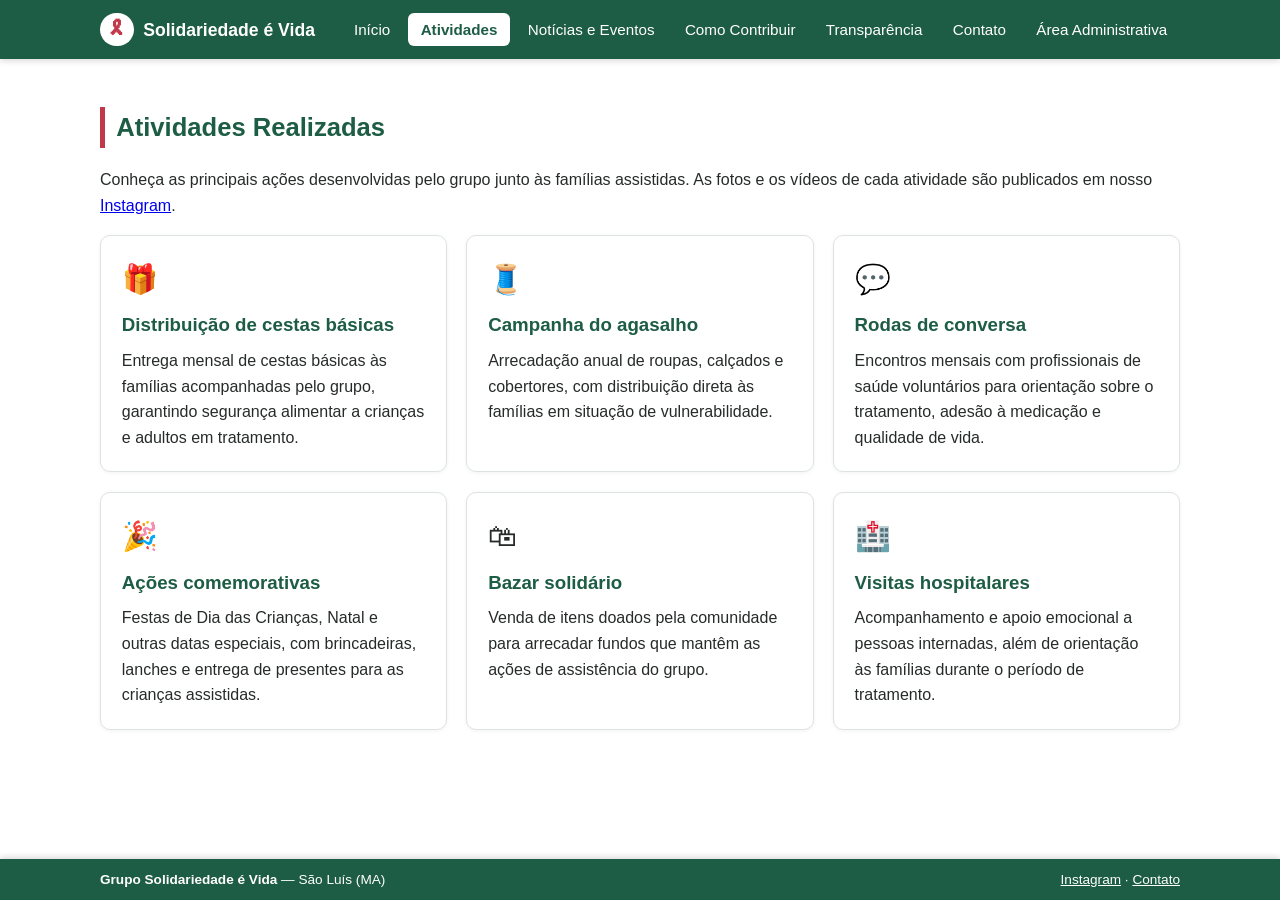
==== atividades.html @ b75e1cd1 "projeto uninter" ====
<!DOCTYPE html>
<html lang="pt-BR">
<head>
  <meta charset="UTF-8">
  <meta name="viewport" content="width=device-width, initial-scale=1.0">
  <title>Atividades — Grupo Solidariedade é Vida</title>
  <link rel="stylesheet" href="css/style.css">
</head>
<body>

  <header></header>

  <main>
    <section>
      <div class="container">
        <h2>Atividades Realizadas</h2>
        <p>Conheça as principais ações desenvolvidas pelo grupo junto às famílias assistidas.
           As fotos e os vídeos de cada atividade são publicados em nosso
           <a href="https://www.instagram.com/gsolivida10" target="_blank" rel="noopener">Instagram</a>.</p>

        <div class="grade">
          <article class="cartao">
            <div class="icone">&#127873;</div>
            <h3>Distribuição de cestas básicas</h3>
            <p>Entrega mensal de cestas básicas às famílias acompanhadas pelo grupo,
               garantindo segurança alimentar a crianças e adultos em tratamento.</p>
          </article>

          <article class="cartao">
            <div class="icone">&#129525;</div>
            <h3>Campanha do agasalho</h3>
            <p>Arrecadação anual de roupas, calçados e cobertores, com distribuição
               direta às famílias em situação de vulnerabilidade.</p>
          </article>

          <article class="cartao">
            <div class="icone">&#128172;</div>
            <h3>Rodas de conversa</h3>
            <p>Encontros mensais com profissionais de saúde voluntários para orientação
               sobre o tratamento, adesão à medicação e qualidade de vida.</p>
          </article>

          <article class="cartao">
            <div class="icone">&#127881;</div>
            <h3>Ações comemorativas</h3>
            <p>Festas de Dia das Crianças, Natal e outras datas especiais, com
               brincadeiras, lanches e entrega de presentes para as crianças assistidas.</p>
          </article>

          <article class="cartao">
            <div class="icone">&#128717;</div>
            <h3>Bazar solidário</h3>
            <p>Venda de itens doados pela comunidade para arrecadar fundos que mantêm
               as ações de assistência do grupo.</p>
          </article>

          <article class="cartao">
            <div class="icone">&#127973;</div>
            <h3>Visitas hospitalares</h3>
            <p>Acompanhamento e apoio emocional a pessoas internadas, além de orientação
               às famílias durante o período de tratamento.</p>
          </article>
        </div>
      </div>
    </section>
  </main>

  <footer></footer>

  <script src="js/layout.js"></script>
  <script src="js/main.js"></script>
</body>
</html>
---- css/style.css ----
:root {
  --verde-escuro: #1d5c45;
  --verde-claro:  #e7f2ec;
  --vermelho:     #c0394b;
  --texto:        #262b29;
  --texto-suave:  #5b645f;
  --fundo:        #ffffff;
  --fundo-secao:  #f5f7f6;
  --borda:        #dde4e0;
  --raio:         10px;
}

* { margin: 0; padding: 0; box-sizing: border-box; }

html { scroll-behavior: smooth; }

body {
  font-family: "Segoe UI", Roboto, Arial, sans-serif;
  color: var(--texto);
  background: var(--fundo);
  line-height: 1.6;
}

img { max-width: 100%; display: block; }

.container {
  width: min(1080px, 92%);
  margin: 0 auto;
}

/* ---------- Cabeçalho e navegação ---------- */

header {
  background: var(--verde-escuro);
  color: #fff;
  position: sticky;
  top: 0;
  z-index: 50;
  box-shadow: 0 2px 6px rgba(0, 0, 0, .15);
}

.barra-nav {
  display: flex;
  align-items: center;
  justify-content: space-between;
  padding: .8rem 0;
}

.logo {
  display: flex;
  align-items: center;
  gap: .6rem;
  color: #fff;
  text-decoration: none;
  font-weight: 700;
  font-size: 1.1rem;
}

.logo .laco {
  color: var(--vermelho);
  background: #fff;
  border-radius: 50%;
  width: 2.1rem;
  height: 2.1rem;
  display: grid;
  place-items: center;
  font-size: 1.2rem;
}

nav ul {
  display: flex;
  gap: .3rem;
  list-style: none;
}

nav a {
  color: #fff;
  text-decoration: none;
  padding: .5rem .8rem;
  border-radius: 6px;
  font-size: .95rem;
}

nav a:hover,
nav a:focus-visible { background: rgba(255, 255, 255, .15); }

nav a.ativo {
  background: #fff;
  color: var(--verde-escuro);
  font-weight: 600;
}

#btn-menu {
  display: none;
  background: none;
  border: 2px solid #fff;
  color: #fff;
  font-size: 1.3rem;
  border-radius: 6px;
  padding: .2rem .6rem;
  cursor: pointer;
}

/* ---------- Seção de destaque (hero) ---------- */

.hero {
  background: linear-gradient(135deg, var(--verde-escuro), #2e7d5f);
  color: #fff;
  padding: 3.5rem 0;
  text-align: center;
}

.hero h1 { font-size: clamp(1.6rem, 4vw, 2.4rem); margin-bottom: .8rem; }

.hero p {
  max-width: 640px;
  margin: 0 auto 1.5rem;
  font-size: 1.05rem;
  opacity: .95;
}

/* ---------- Botões ---------- */

.botao {
  display: inline-block;
  background: var(--vermelho);
  color: #fff;
  text-decoration: none;
  border: none;
  padding: .7rem 1.5rem;
  border-radius: var(--raio);
  font-size: 1rem;
  font-weight: 600;
  cursor: pointer;
  transition: filter .15s;
}

.botao:hover { filter: brightness(1.1); }

.botao.secundario {
  background: transparent;
  border: 2px solid #fff;
}

/* ---------- Seções ---------- */

section { padding: 3rem 0; }

section:nth-of-type(even) { background: var(--fundo-secao); }

h2 {
  color: var(--verde-escuro);
  font-size: 1.6rem;
  margin-bottom: 1.2rem;
  border-left: 5px solid var(--vermelho);
  padding-left: .7rem;
}

h3 { color: var(--verde-escuro); margin-bottom: .5rem; }

p + p { margin-top: .8rem; }

.texto-suave { color: var(--texto-suave); font-size: .9rem; }

/* ---------- Cartões ---------- */

.grade {
  display: grid;
  grid-template-columns: repeat(auto-fit, minmax(260px, 1fr));
  gap: 1.2rem;
  margin-top: 1rem;
}

.cartao {
  background: #fff;
  border: 1px solid var(--borda);
  border-radius: var(--raio);
  padding: 1.3rem;
  box-shadow: 0 1px 4px rgba(0, 0, 0, .05);
}

.cartao .icone { font-size: 1.8rem; margin-bottom: .5rem; }

.cartao .data {
  color: var(--vermelho);
  font-size: .85rem;
  font-weight: 600;
  text-transform: uppercase;
}

/* ---------- Formulários ---------- */

form { max-width: 560px; }

label {
  display: block;
  font-weight: 600;
  margin: 1rem 0 .3rem;
}

input, textarea, select {
  width: 100%;
  padding: .65rem .8rem;
  border: 1px solid var(--borda);
  border-radius: var(--raio);
  font: inherit;
  background: #fff;
}

input:focus, textarea:focus {
  outline: 2px solid var(--verde-escuro);
  border-color: var(--verde-escuro);
}

form .botao { margin-top: 1.2rem; }

.msg-feedback {
  margin-top: 1rem;
  padding: .8rem 1rem;
  border-radius: var(--raio);
  display: none;
}

.msg-feedback.sucesso { display: block; background: var(--verde-claro); color: var(--verde-escuro); }
.msg-feedback.erro    { display: block; background: #fdecee; color: var(--vermelho); }

/* ---------- Tabelas (transparência) ---------- */

table {
  width: 100%;
  border-collapse: collapse;
  margin-top: 1rem;
  background: #fff;
}

th, td {
  border: 1px solid var(--borda);
  padding: .6rem .8rem;
  text-align: left;
}

th { background: var(--verde-claro); color: var(--verde-escuro); }

/* ---------- Área administrativa ---------- */

.painel-admin { display: none; }

.painel-admin.visivel { display: block; }

.caixa-login {
  max-width: 400px;
  margin: 2rem auto;
  background: #fff;
  border: 1px solid var(--borda);
  border-radius: var(--raio);
  padding: 2rem;
}

.lista-mensagens li {
  background: #fff;
  border: 1px solid var(--borda);
  border-radius: var(--raio);
  padding: .8rem 1rem;
  margin-bottom: .6rem;
  list-style: none;
}

/* ---------- Rodapé ---------- */

footer {
  background: var(--verde-escuro);
  color: #fff;
  position: fixed;
  bottom: 0;
  left: 0;
  right: 0;
  z-index: 50;
  font-size: .85rem;
  box-shadow: 0 -2px 6px rgba(0, 0, 0, .15);
}

body { padding-bottom: 3.2rem; }

.conteudo-rodape {
  display: flex;
  align-items: center;
  justify-content: space-between;
  gap: 1rem;
  flex-wrap: wrap;
  padding: .6rem 0;
}

footer a { color: #fff; }


/* ---------- Responsividade ---------- */

@media (max-width: 760px) {
  #btn-menu { display: block; }

  .conteudo-rodape { justify-content: center; text-align: center; }

  nav ul {
    display: none;
    flex-direction: column;
    position: absolute;
    top: 100%;
    left: 0;
    right: 0;
    background: var(--verde-escuro);
    padding: .5rem 4%;
    box-shadow: 0 6px 8px rgba(0, 0, 0, .2);
  }

  nav ul.aberto { display: flex; }

  nav a { display: block; padding: .8rem; }
}

@media (prefers-reduced-motion: reduce) {
  html { scroll-behavior: auto; }
  * { transition: none !important; }
}
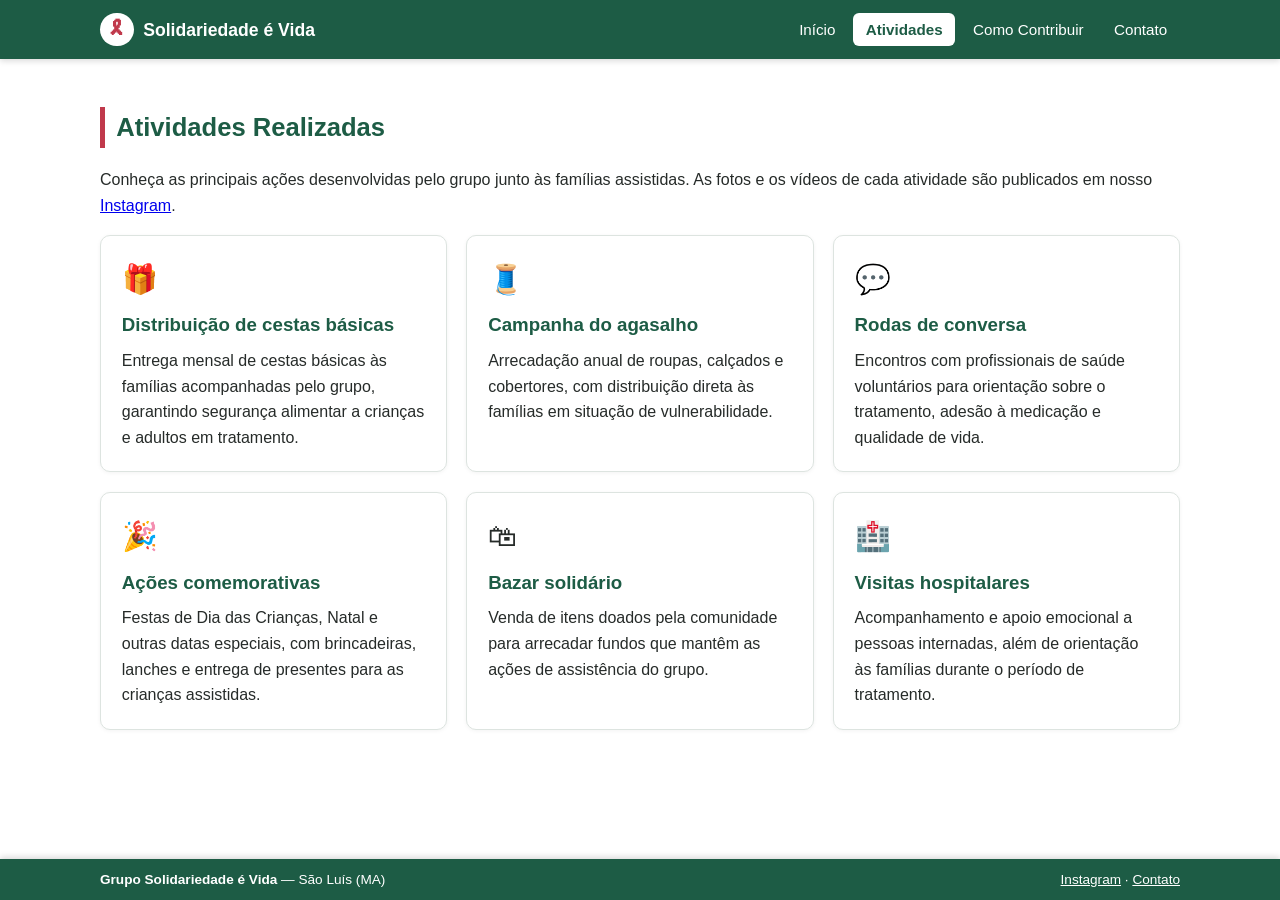
==== commit 30064a50: "final version" ====
--- a/atividades.html
+++ b/atividades.html
@@ -36,7 +36,7 @@
           <article class="cartao">
             <div class="icone">&#128172;</div>
             <h3>Rodas de conversa</h3>
-            <p>Encontros mensais com profissionais de saúde voluntários para orientação
+            <p>Encontros com profissionais de saúde voluntários para orientação
                sobre o tratamento, adesão à medicação e qualidade de vida.</p>
           </article>
 
--- a/css/style.css
+++ b/css/style.css
@@ -101,7 +101,7 @@
   cursor: pointer;
 }
 
-/* ---------- Seção de destaque (hero) ---------- */
+/* ---------- Seção de destaque ---------- */
 
 .hero {
   background: linear-gradient(135deg, var(--verde-escuro), #2e7d5f);
@@ -224,46 +224,7 @@
 .msg-feedback.sucesso { display: block; background: var(--verde-claro); color: var(--verde-escuro); }
 .msg-feedback.erro    { display: block; background: #fdecee; color: var(--vermelho); }
 
-/* ---------- Tabelas (transparência) ---------- */
-
-table {
-  width: 100%;
-  border-collapse: collapse;
-  margin-top: 1rem;
-  background: #fff;
-}
-
-th, td {
-  border: 1px solid var(--borda);
-  padding: .6rem .8rem;
-  text-align: left;
-}
-
 th { background: var(--verde-claro); color: var(--verde-escuro); }
-
-/* ---------- Área administrativa ---------- */
-
-.painel-admin { display: none; }
-
-.painel-admin.visivel { display: block; }
-
-.caixa-login {
-  max-width: 400px;
-  margin: 2rem auto;
-  background: #fff;
-  border: 1px solid var(--borda);
-  border-radius: var(--raio);
-  padding: 2rem;
-}
-
-.lista-mensagens li {
-  background: #fff;
-  border: 1px solid var(--borda);
-  border-radius: var(--raio);
-  padding: .8rem 1rem;
-  margin-bottom: .6rem;
-  list-style: none;
-}
 
 /* ---------- Rodapé ---------- */
 
